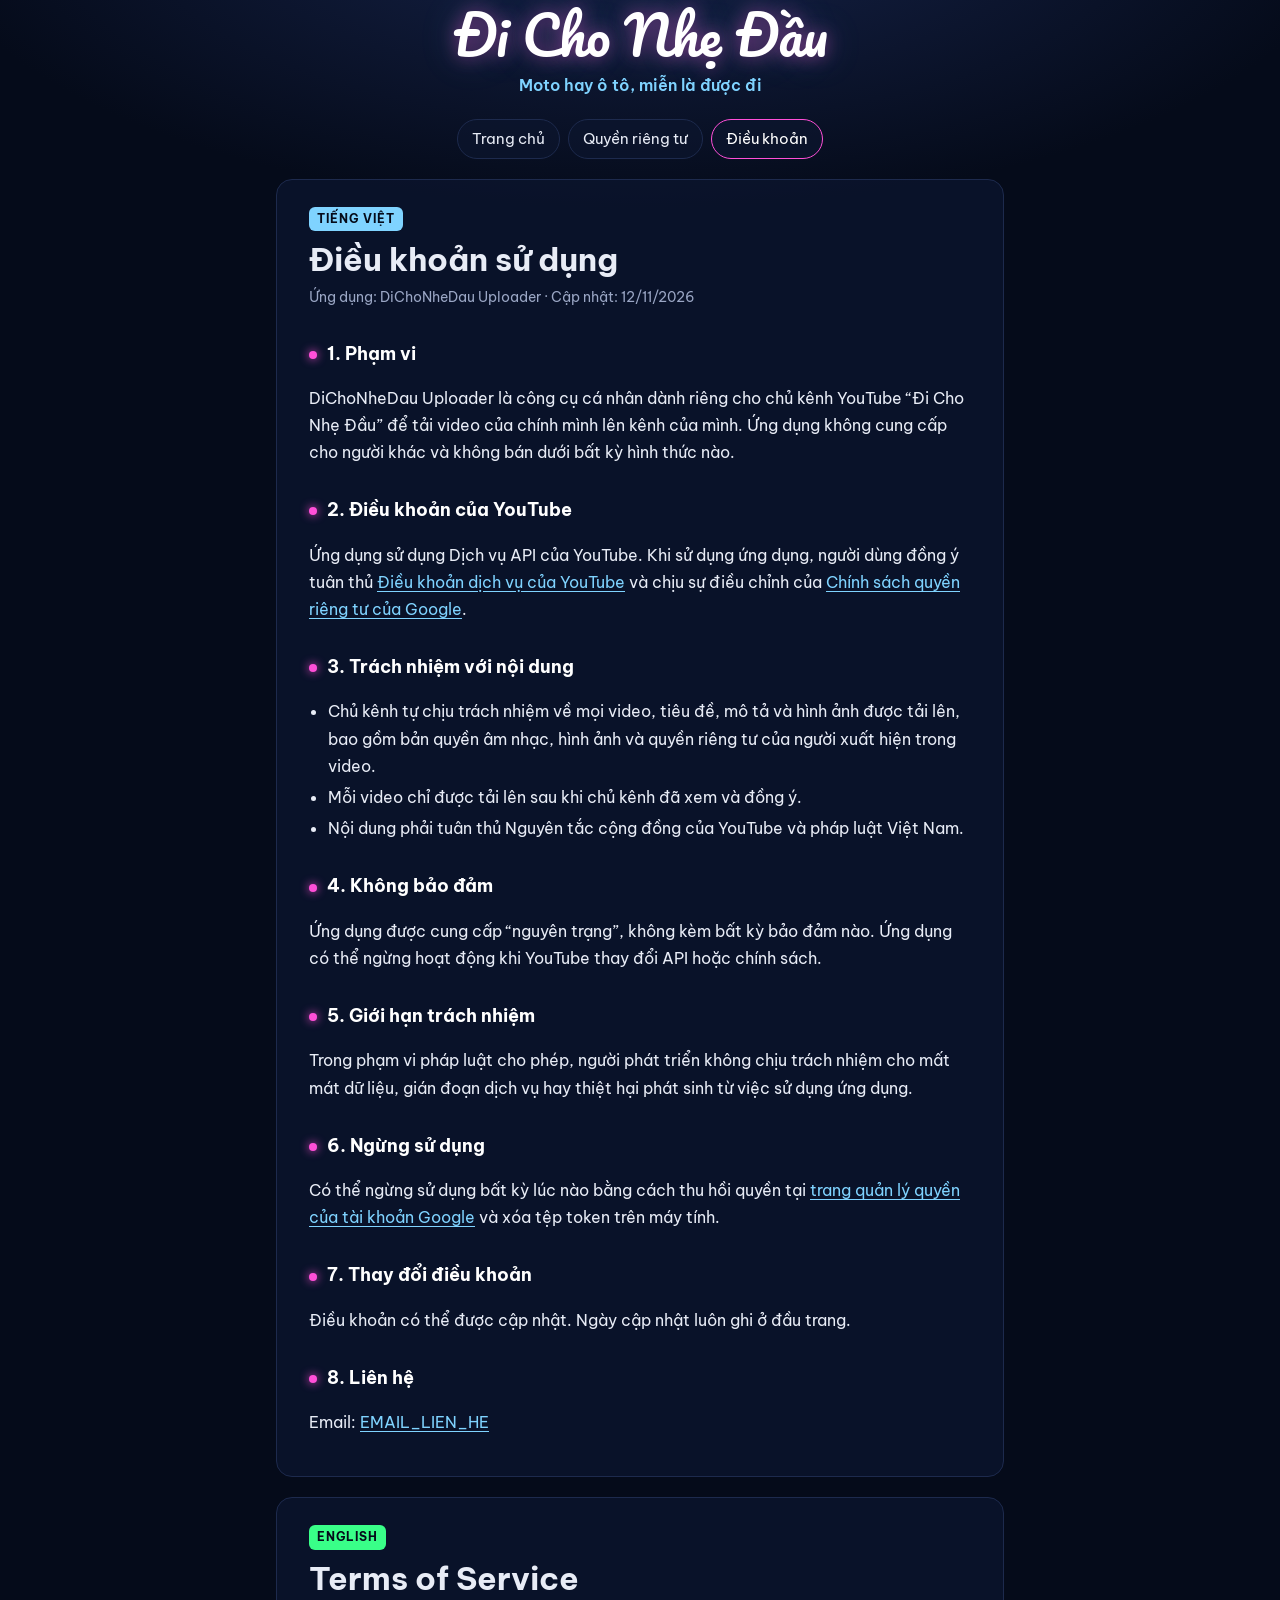
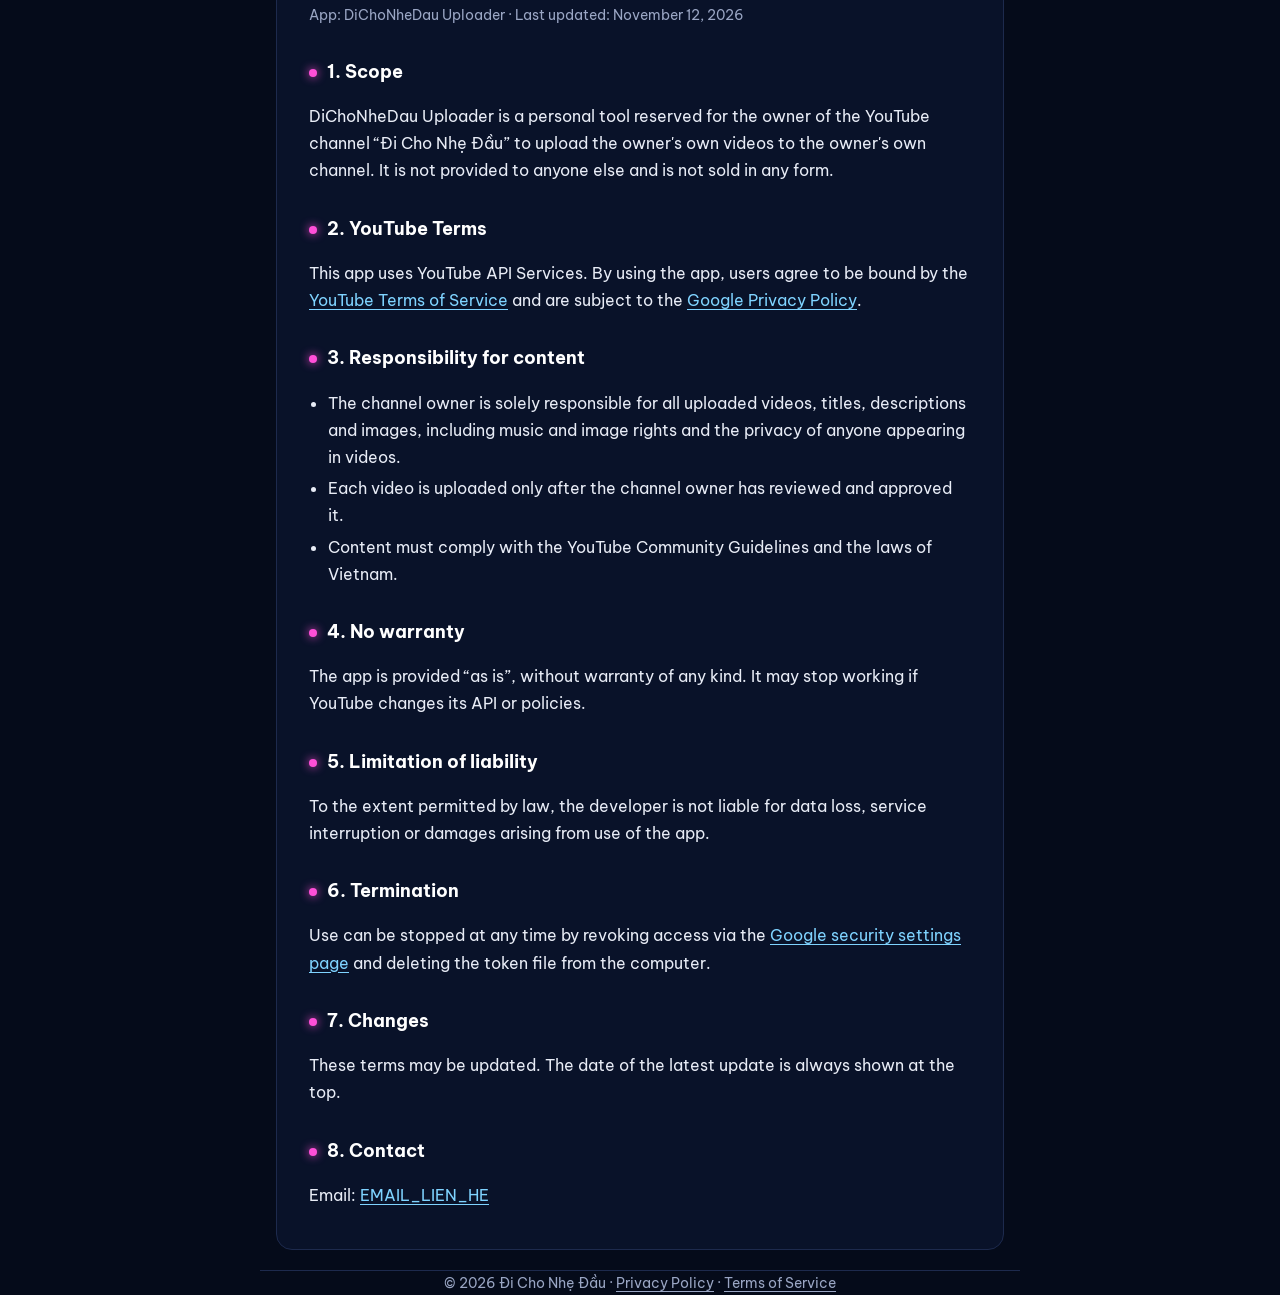
==== terms.html @ a669c229 "Add files via upload" ====
<!doctype html>
<html lang="vi">
<head>
<meta charset="utf-8">
<meta name="viewport" content="width=device-width, initial-scale=1">
<title>Điều khoản sử dụng</title>
<meta name="description" content="Điều khoản sử dụng DiChoNheDau Uploader / Terms of Service">
<link rel="preconnect" href="https://fonts.googleapis.com">
<link rel="preconnect" href="https://fonts.gstatic.com" crossorigin>
<link href="https://fonts.googleapis.com/css2?family=Be+Vietnam+Pro:wght@400;600;700&family=Pacifico&display=swap" rel="stylesheet">
<link rel="stylesheet" href="style.css">
</head>
<body>
<header class="wrap">
  <p class="brand"><a href="index.html">Đi Cho Nhẹ Đầu</a></p>
  <p class="tagline">Moto hay ô tô, miễn là được đi</p>
  <nav>
    <a href="index.html">Trang chủ</a>
    <a href="privacy.html">Quyền riêng tư</a>
    <a href="terms.html" aria-current="page">Điều khoản</a>
  </nav>
</header>

<main class="wrap">
  <section class="card">
    <span class="lang">Tiếng Việt</span>
    <h1>Điều khoản sử dụng</h1>
    <p class="updated">Ứng dụng: DiChoNheDau Uploader · Cập nhật: 12/11/2026</p>

    <h2>1. Phạm vi</h2>
    <p>DiChoNheDau Uploader là công cụ cá nhân dành riêng cho chủ kênh YouTube “Đi Cho Nhẹ Đầu” để tải video của chính mình lên kênh của mình. Ứng dụng không cung cấp cho người khác và không bán dưới bất kỳ hình thức nào.</p>

    <h2>2. Điều khoản của YouTube</h2>
    <p>Ứng dụng sử dụng Dịch vụ API của YouTube. Khi sử dụng ứng dụng, người dùng đồng ý tuân thủ <a href="https://www.youtube.com/t/terms" rel="noopener">Điều khoản dịch vụ của YouTube</a> và chịu sự điều chỉnh của <a href="https://policies.google.com/privacy" rel="noopener">Chính sách quyền riêng tư của Google</a>.</p>

    <h2>3. Trách nhiệm với nội dung</h2>
    <ul>
      <li>Chủ kênh tự chịu trách nhiệm về mọi video, tiêu đề, mô tả và hình ảnh được tải lên, bao gồm bản quyền âm nhạc, hình ảnh và quyền riêng tư của người xuất hiện trong video.</li>
      <li>Mỗi video chỉ được tải lên sau khi chủ kênh đã xem và đồng ý.</li>
      <li>Nội dung phải tuân thủ Nguyên tắc cộng đồng của YouTube và pháp luật Việt Nam.</li>
    </ul>

    <h2>4. Không bảo đảm</h2>
    <p>Ứng dụng được cung cấp “nguyên trạng”, không kèm bất kỳ bảo đảm nào. Ứng dụng có thể ngừng hoạt động khi YouTube thay đổi API hoặc chính sách.</p>

    <h2>5. Giới hạn trách nhiệm</h2>
    <p>Trong phạm vi pháp luật cho phép, người phát triển không chịu trách nhiệm cho mất mát dữ liệu, gián đoạn dịch vụ hay thiệt hại phát sinh từ việc sử dụng ứng dụng.</p>

    <h2>6. Ngừng sử dụng</h2>
    <p>Có thể ngừng sử dụng bất kỳ lúc nào bằng cách thu hồi quyền tại <a href="https://security.google.com/settings/security/permissions" rel="noopener">trang quản lý quyền của tài khoản Google</a> và xóa tệp token trên máy tính.</p>

    <h2>7. Thay đổi điều khoản</h2>
    <p>Điều khoản có thể được cập nhật. Ngày cập nhật luôn ghi ở đầu trang.</p>

    <h2>8. Liên hệ</h2>
    <p>Email: <a href="mailto:EMAIL_LIEN_HE">EMAIL_LIEN_HE</a></p>
  </section>

  <section class="card" lang="en">
    <span class="lang en">English</span>
    <h1>Terms of Service</h1>
    <p class="updated">App: DiChoNheDau Uploader · Last updated: November 12, 2026</p>

    <h2>1. Scope</h2>
    <p>DiChoNheDau Uploader is a personal tool reserved for the owner of the YouTube channel “Đi Cho Nhẹ Đầu” to upload the owner's own videos to the owner's own channel. It is not provided to anyone else and is not sold in any form.</p>

    <h2>2. YouTube Terms</h2>
    <p>This app uses YouTube API Services. By using the app, users agree to be bound by the <a href="https://www.youtube.com/t/terms" rel="noopener">YouTube Terms of Service</a> and are subject to the <a href="https://policies.google.com/privacy" rel="noopener">Google Privacy Policy</a>.</p>

    <h2>3. Responsibility for content</h2>
    <ul>
      <li>The channel owner is solely responsible for all uploaded videos, titles, descriptions and images, including music and image rights and the privacy of anyone appearing in videos.</li>
      <li>Each video is uploaded only after the channel owner has reviewed and approved it.</li>
      <li>Content must comply with the YouTube Community Guidelines and the laws of Vietnam.</li>
    </ul>

    <h2>4. No warranty</h2>
    <p>The app is provided “as is”, without warranty of any kind. It may stop working if YouTube changes its API or policies.</p>

    <h2>5. Limitation of liability</h2>
    <p>To the extent permitted by law, the developer is not liable for data loss, service interruption or damages arising from use of the app.</p>

    <h2>6. Termination</h2>
    <p>Use can be stopped at any time by revoking access via the <a href="https://security.google.com/settings/security/permissions" rel="noopener">Google security settings page</a> and deleting the token file from the computer.</p>

    <h2>7. Changes</h2>
    <p>These terms may be updated. The date of the latest update is always shown at the top.</p>

    <h2>8. Contact</h2>
    <p>Email: <a href="mailto:EMAIL_LIEN_HE">EMAIL_LIEN_HE</a></p>
  </section>
</main>

<footer class="wrap">
  © 2026 Đi Cho Nhẹ Đầu · <a href="privacy.html">Privacy Policy</a> · <a href="terms.html">Terms of Service</a>
</footer>
</body>
</html>
---- style.css ----
/* Bộ nhận diện "Đi Cho Nhẹ Đầu": nền đêm, neon hồng / xanh, tên kênh Pacifico, chữ Be Vietnam Pro */
:root {
  --bg: #050b1a;
  --panel: #0c1630;
  --line: #1d2a4d;
  --text: #e8ecf6;
  --muted: #9aa6c4;
  --pink: #ff4fd8;
  --cyan: #7fd3ff;
  --green: #39ff88;
}
* { box-sizing: border-box; }
html { -webkit-text-size-adjust: 100%; }
body {
  margin: 0;
  background: radial-gradient(1200px 500px at 50% -10%, #16234a 0%, var(--bg) 60%) fixed, var(--bg);
  color: var(--text);
  font: 400 16px/1.7 "Be Vietnam Pro", system-ui, -apple-system, "Segoe UI", sans-serif;
}
a { color: var(--cyan); text-underline-offset: 3px; }
a:hover { color: var(--pink); }
.wrap { max-width: 760px; margin: 0 auto; padding: 0 16px; }

header { padding: 40px 0 8px; text-align: center; }
.brand {
  font-family: "Pacifico", cursive;
  font-size: clamp(2.2rem, 7vw, 3.4rem);
  line-height: 1.25;
  margin: 0;
  color: #fff;
  text-shadow: 0 0 18px rgba(255, 79, 216, .45), 0 0 36px rgba(127, 211, 255, .25);
}
.brand a { color: inherit; text-decoration: none; }
.tagline { margin: 4px 0 0; color: var(--cyan); font-weight: 600; }

nav { display: flex; gap: 8px; justify-content: center; flex-wrap: wrap; margin: 20px 0 8px; }
nav a {
  padding: 6px 14px; border: 1px solid var(--line); border-radius: 999px;
  color: var(--text); text-decoration: none; font-size: .95rem; background: rgba(12, 22, 48, .6);
}
nav a[aria-current="page"], nav a:hover { border-color: var(--pink); color: #fff; }

main { padding: 16px 0 40px; }
.card {
  background: rgba(12, 22, 48, .72); border: 1px solid var(--line); border-radius: 16px;
  padding: 24px clamp(16px, 4vw, 32px); margin: 20px 0;
}
h1 { font-size: clamp(1.5rem, 4.5vw, 2rem); line-height: 1.3; margin: 0 0 4px; }
h2 { font-size: 1.15rem; margin: 28px 0 8px; color: #fff; }
h2::before { content: ""; display: inline-block; width: 8px; height: 8px; border-radius: 50%;
  background: var(--pink); box-shadow: 0 0 10px var(--pink); margin-right: 10px; vertical-align: middle; }
.updated { color: var(--muted); font-size: .9rem; margin: 0 0 16px; }
.lang { display: inline-block; font-size: .75rem; font-weight: 700; letter-spacing: .08em; text-transform: uppercase;
  color: var(--bg); background: var(--cyan); border-radius: 6px; padding: 2px 8px; margin-bottom: 8px; }
.lang.en { background: var(--green); }
ul { padding-left: 1.2em; }
li { margin: 4px 0; }
.links { display: grid; gap: 12px; grid-template-columns: repeat(auto-fit, minmax(200px, 1fr)); margin-top: 8px; }
.links a { display: block; padding: 14px 16px; border-radius: 12px; border: 1px solid var(--line);
  text-decoration: none; color: var(--text); background: var(--panel); }
.links a strong { display: block; color: #fff; }
.links a span { color: var(--muted); font-size: .9rem; }
.links a:hover { border-color: var(--cyan); }

footer { border-top: 1px solid var(--line); padding: 20px 0 40px; color: var(--muted); font-size: .9rem; text-align: center; }
footer a { color: var(--muted); }
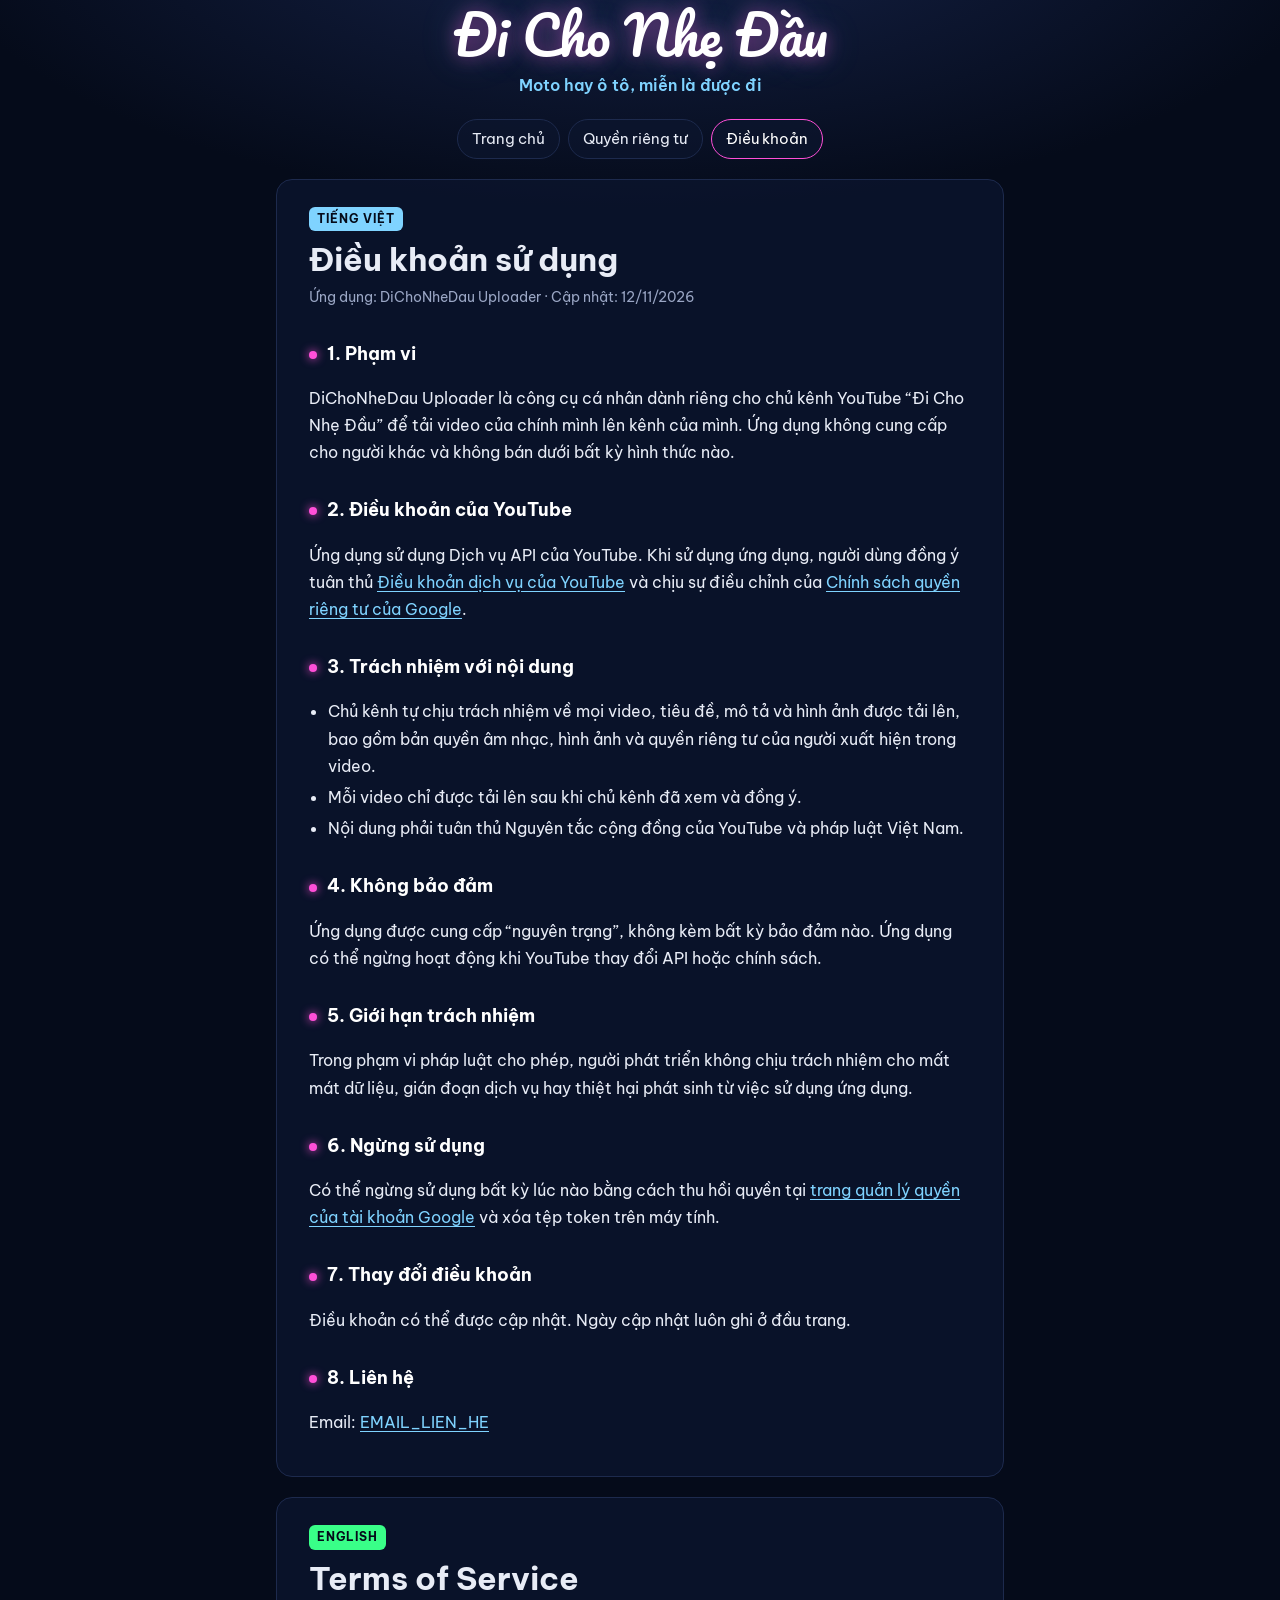
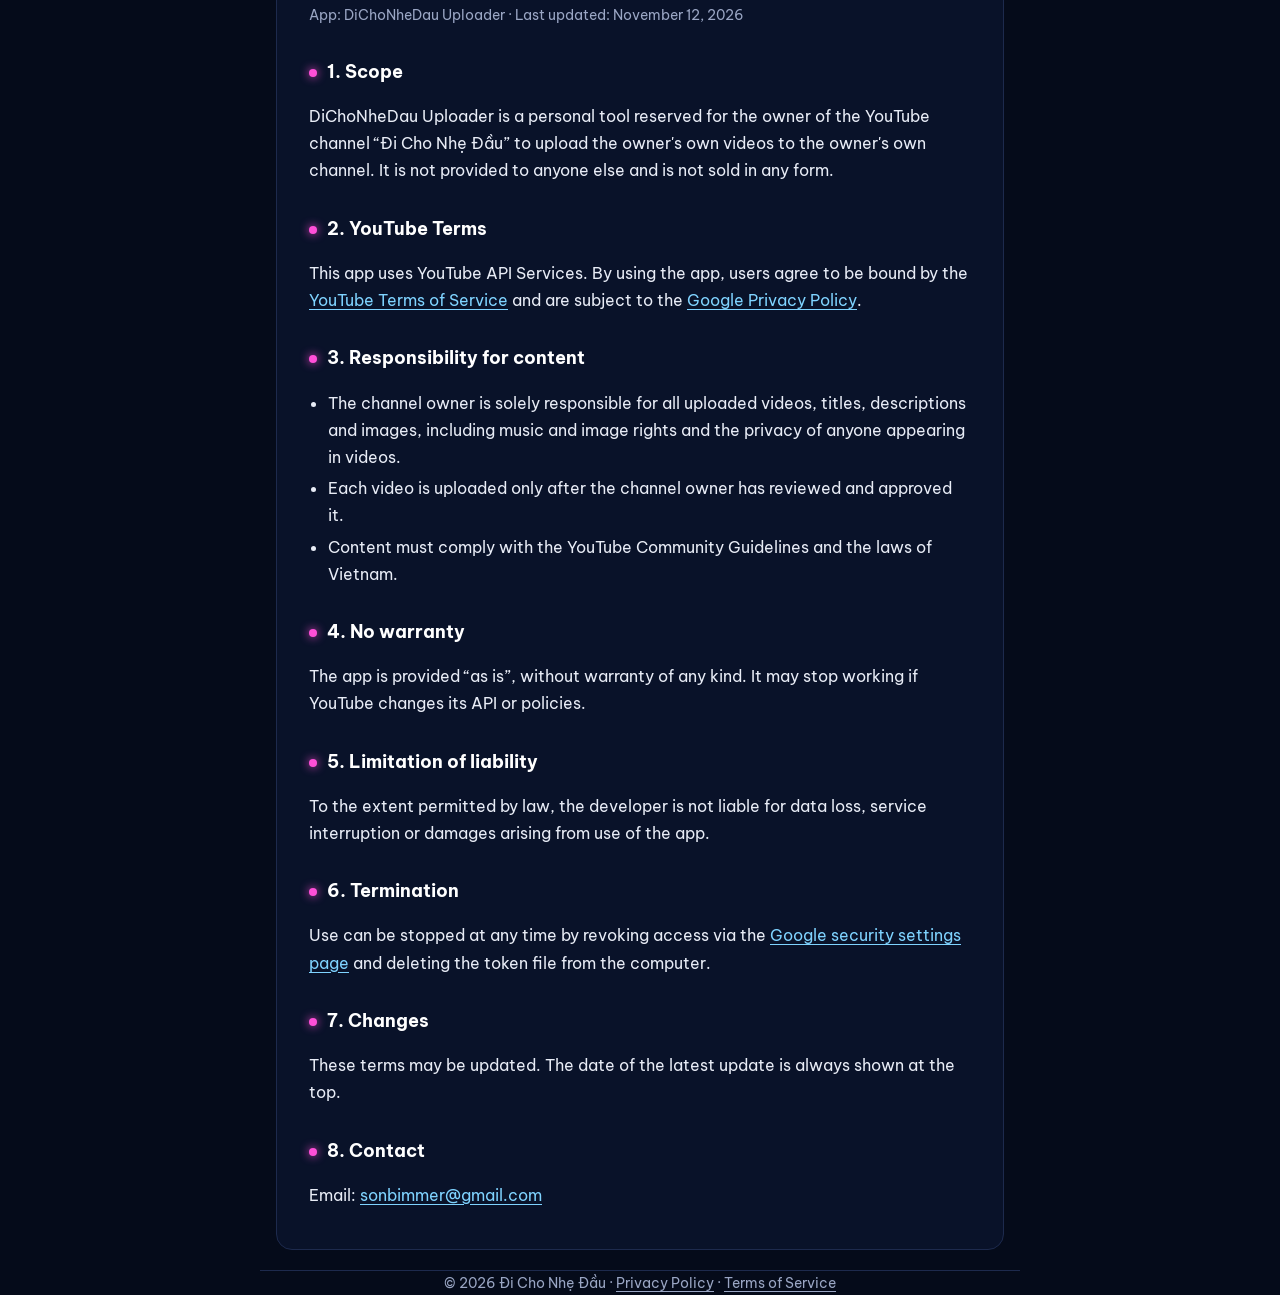
==== commit 1b3206cd: "Update terms.html" ====
--- a/terms.html
+++ b/terms.html
@@ -87,7 +87,7 @@
     <p>These terms may be updated. The date of the latest update is always shown at the top.</p>
 
     <h2>8. Contact</h2>
-    <p>Email: <a href="mailto:EMAIL_LIEN_HE">EMAIL_LIEN_HE</a></p>
+    <p>Email: <a href="mailto:sonbimmer@gmail.com">sonbimmer@gmail.com</a></p>
   </section>
 </main>
 
